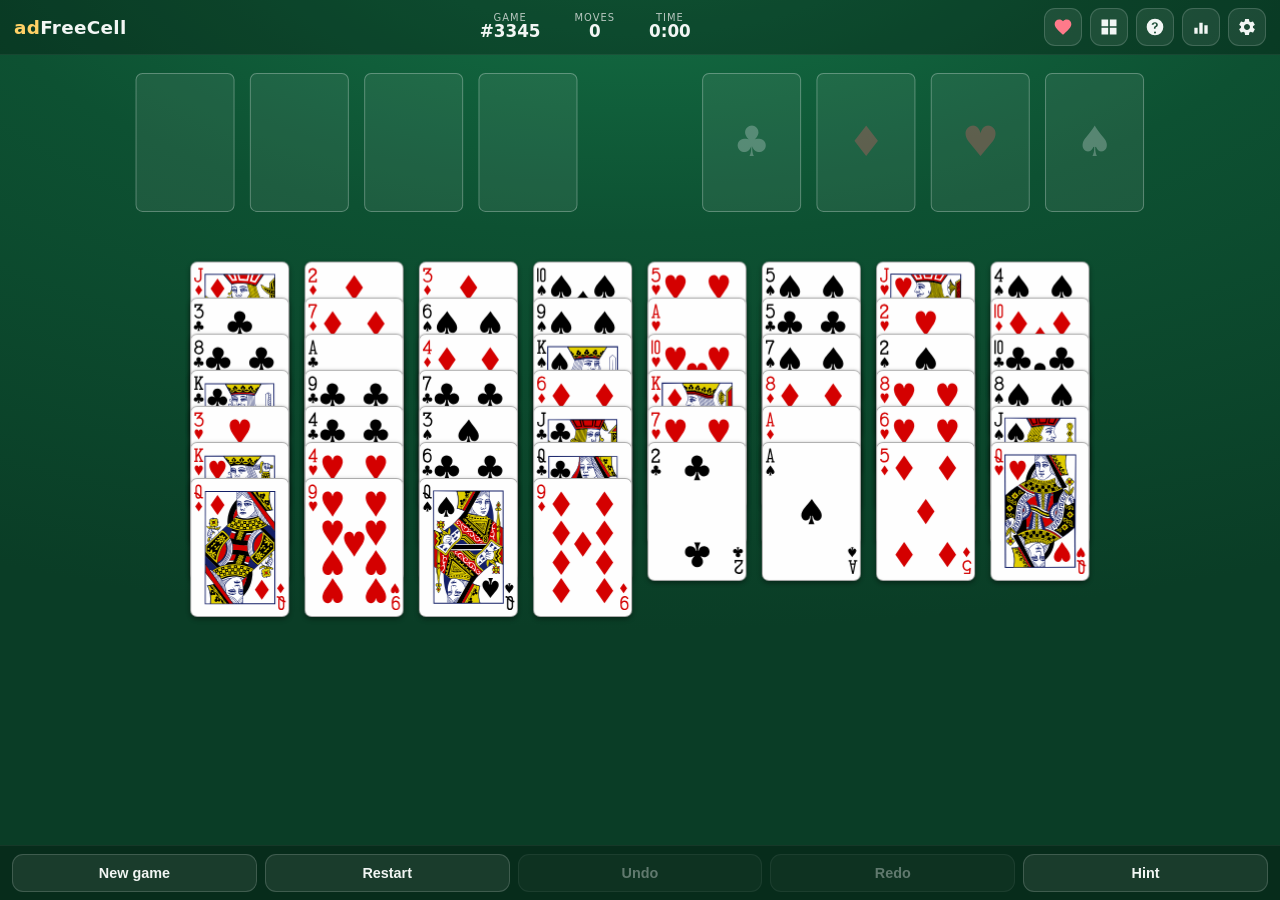
==== index.html @ 8254f798 "15 languages + donation, RTL, hint solver overhaul, and several UX fixes Languages: add pt, nl, pl, " ====
<!DOCTYPE html>
<html lang="de">
<head>
  <meta charset="UTF-8" />
  <meta name="viewport" content="width=device-width, initial-scale=1.0, maximum-scale=1.0, user-scalable=no, viewport-fit=cover" />
  <meta name="theme-color" content="#0f5132" />
  <meta name="description" content="adFreeCell – klassisches FreeCell-Solitär ohne Werbung, ohne Tracker. Offline spielbar und als App installierbar." />
  <title>adFreeCell</title>
  <link rel="manifest" href="manifest.webmanifest" />
  <link rel="icon" href="icons/icon.svg" type="image/svg+xml" />
  <link rel="apple-touch-icon" href="icons/icon-192.png" />
  <link rel="stylesheet" href="css/style.css" />
</head>
<body>
  <div id="app" data-theme="felt">
    <!-- apply the saved theme/motion synchronously, before first paint, so the
         default green never flashes before the chosen theme takes over -->
    <script>
      (function () {
        try {
          var s = JSON.parse(localStorage.getItem('adfreecell.save.v1') || '{}');
          var app = document.getElementById('app');
          if (s.theme) app.dataset.theme = s.theme;
          if (s.motion) app.dataset.motion = s.motion;
        } catch (e) { /* first run / no storage */ }
      })();
    </script>

    <!-- Screen-reader announcements (moves, hints, game state) -->
    <div id="sr-live" class="sr-only" aria-live="polite" aria-atomic="true"></div>

    <!-- Top bar -->
    <header id="topbar">
      <h1 id="brand"><span class="brand-ad">ad</span>FreeCell</h1>

      <div id="hud">
        <div class="hud-item">
          <span class="hud-label" data-i18n="gameLabel">Spiel</span>
          <span id="hud-game" class="hud-value">#1</span>
        </div>
        <div class="hud-item">
          <span class="hud-label" data-i18n="movesLabel">Züge</span>
          <span id="hud-moves" class="hud-value">0</span>
        </div>
        <div class="hud-item" id="hud-time-wrap">
          <span class="hud-label" data-i18n="timeLabel">Zeit</span>
          <span id="hud-time" class="hud-value">0:00</span>
        </div>
        <span id="hud-deadend" class="deadend-tag hidden" data-i18n="deadEndShort" title="">⚠ Sackgasse</span>
      </div>

      <div class="top-right">
        <button id="btn-donate" class="icon-btn donate-btn" data-i18n-aria="donate" title="Trinkgeld">
          <svg viewBox="0 0 24 24"><path d="M12 21.35l-1.45-1.32C5.4 15.36 2 12.28 2 8.5 2 5.42 4.42 3 7.5 3c1.74 0 3.41.81 4.5 2.09C13.09 3.81 14.76 3 16.5 3 19.58 3 22 5.42 22 8.5c0 3.78-3.4 6.86-8.55 11.54L12 21.35z"/></svg>
        </button>
        <button id="btn-browse" class="icon-btn" data-i18n-aria="browseTitle" title="Deals">
          <svg viewBox="0 0 24 24"><path d="M3 3h8v8H3V3zm10 0h8v8h-8V3zM3 13h8v8H3v-8zm10 0h8v8h-8v-8z"/></svg>
        </button>
        <button id="btn-help" class="icon-btn" data-i18n-aria="howToTitle" title="?">
          <svg viewBox="0 0 24 24"><path d="M12 2a10 10 0 1 0 0 20 10 10 0 0 0 0-20zm0 15.5a1.2 1.2 0 1 1 0 2.4 1.2 1.2 0 0 1 0-2.4zM12 6.2c1.9 0 3.4 1.3 3.4 3.1 0 1.4-.8 2.1-1.8 2.8-.7.5-1 .8-1 1.5v.4h-1.9v-.6c0-1.3.6-2 1.5-2.6.8-.6 1.2-.9 1.2-1.6 0-.8-.7-1.3-1.5-1.3-.9 0-1.5.6-1.6 1.5H8c.1-1.9 1.7-3.2 4-3.2z"/></svg>
        </button>
        <button id="btn-stats" class="icon-btn" data-i18n-aria="statsTitle" title="Stats">
          <svg viewBox="0 0 24 24"><path d="M4 13h4v7H4zm6-6h4v13h-4zm6 3h4v10h-4z"/></svg>
        </button>
        <button id="btn-settings" class="icon-btn" data-i18n-aria="settings" title="Settings">
          <svg viewBox="0 0 24 24"><path d="M19.14 12.94c.04-.3.06-.61.06-.94 0-.32-.02-.64-.07-.94l2.03-1.58a.49.49 0 0 0 .12-.61l-1.92-3.32a.49.49 0 0 0-.59-.22l-2.39.96c-.5-.38-1.03-.7-1.62-.94l-.36-2.54a.48.48 0 0 0-.48-.41h-3.84c-.24 0-.43.17-.47.41l-.36 2.54c-.59.24-1.13.57-1.62.94l-2.39-.96c-.22-.08-.47 0-.59.22L2.74 8.87c-.12.21-.08.47.12.61l2.03 1.58c-.05.3-.09.63-.09.94s.02.64.07.94l-2.03 1.58a.49.49 0 0 0-.12.61l1.92 3.32c.12.22.37.29.59.22l2.39-.96c.5.38 1.03.7 1.62.94l.36 2.54c.05.24.24.41.48.41h3.84c.24 0 .44-.17.47-.41l.36-2.54c.59-.24 1.13-.56 1.62-.94l2.39.96c.22.08.47 0 .59-.22l1.92-3.32c.12-.22.07-.47-.12-.61l-2.01-1.58zM12 15.6c-1.98 0-3.6-1.62-3.6-3.6s1.62-3.6 3.6-3.6 3.6 1.62 3.6 3.6-1.62 3.6-3.6 3.6z"/></svg>
        </button>
      </div>
    </header>

    <!-- Play area: free cells + foundations on top, tableau below. Cards are
         positioned absolutely on top of these slots by game.js. -->
    <main id="play" role="group" data-i18n-aria="srBoard" aria-label="Board">
      <div id="cards"></div>
    </main>

    <!-- Bottom controls -->
    <footer id="controls">
      <button id="btn-new" class="ctl" data-i18n="newGame">Neues Spiel</button>
      <button id="btn-restart" class="ctl" data-i18n="restart">Neu starten</button>
      <button id="btn-undo" class="ctl" data-i18n="undo">Zurück</button>
      <button id="btn-redo" class="ctl" data-i18n="redo">Vor</button>
      <button id="btn-hint" class="ctl" data-i18n="hint">Tipp</button>
      <button id="btn-autofinish" class="ctl ctl-accent hidden" data-i18n="autoFinish">Auflösen</button>
    </footer>

    <!-- Win overlay -->
    <div id="overlay-win" class="overlay" role="dialog" aria-modal="true" data-i18n-aria="wonTitle" aria-label="wonTitle">
      <div class="card-panel win-card">
        <div class="win-emoji" aria-hidden="true">🏆</div>
        <h2 data-i18n="wonTitle">Gewonnen!</h2>
        <p id="win-msg" class="win-msg"></p>
        <p id="win-progress" class="muted-line"></p>
        <div class="row">
          <button id="btn-win-again" class="btn btn-ghost" data-i18n="playAgain">Nochmal</button>
          <button id="btn-win-next" class="btn btn-primary" data-i18n="nextGame">Nächstes Spiel</button>
        </div>
      </div>
    </div>

    <!-- New-game / choose-number overlay -->
    <div id="overlay-select" class="overlay" role="dialog" aria-modal="true" data-i18n-aria="selectGameTitle" aria-label="selectGameTitle">
      <div class="card-panel">
        <h2 data-i18n="selectGameTitle">Spiel wählen</h2>
        <p id="select-progress" class="muted-line"></p>
        <div class="select-row">
          <input id="select-number" type="number" inputmode="numeric" min="1" max="32000" step="1"
                 data-i18n-ph="gameNumberPh" placeholder="Nummer" />
          <button id="btn-select-random" class="btn btn-ghost" data-i18n="randomGame">Zufällig</button>
        </div>
        <p id="select-status" class="select-status"></p>
        <div id="select-diff" class="diff-choices hidden">
          <span class="diff-label" data-i18n="byDifficulty">Nach Schwierigkeit</span>
          <div class="diff-btns">
            <button class="diff-btn" data-tier="1" data-i18n="diff1">Leicht</button>
            <button class="diff-btn" data-tier="2" data-i18n="diff2">Mittel</button>
            <button class="diff-btn" data-tier="3" data-i18n="diff3">Schwer</button>
            <button class="diff-btn" data-tier="4" data-i18n="diff4">Experte</button>
          </div>
        </div>
        <button id="btn-select-unsolved" class="btn btn-ghost" data-i18n="nextUnsolved">Nächstes ungelöstes</button>
        <div class="row">
          <button id="btn-select-cancel" class="btn btn-ghost" data-i18n="cancel">Abbrechen</button>
          <button id="btn-select-start" class="btn btn-primary" data-i18n="start">Starten</button>
        </div>
      </div>
    </div>

    <!-- How-to overlay -->
    <div id="overlay-howto" class="overlay" role="dialog" aria-modal="true" data-i18n-aria="howToTitle" aria-label="howToTitle">
      <div class="card-panel">
        <h2 data-i18n="howToTitle">So wird gespielt</h2>
        <ul class="howto-list">
          <li data-i18n="howto1"></li>
          <li data-i18n="howto2"></li>
          <li data-i18n="howto3"></li>
          <li data-i18n="howto4"></li>
          <li data-i18n="howto5"></li>
          <li data-i18n="howto6"></li>
        </ul>
        <button id="btn-howto-close" class="btn btn-primary" data-i18n="gotIt">Los geht’s</button>
      </div>
    </div>

    <!-- Stats overlay -->
    <div id="overlay-stats" class="overlay" role="dialog" aria-modal="true" data-i18n-aria="statsTitle" aria-label="statsTitle">
      <div class="card-panel">
        <h2 data-i18n="statsTitle">Statistik</h2>
        <p id="stats-progress" class="muted-line"></p>
        <div class="stats-grid" id="stats-grid"></div>
        <div id="stats-tiers" class="stats-tiers"></div>
        <div class="row">
          <button id="btn-stats-reset" class="btn btn-ghost danger" data-i18n="resetStats">Statistik zurücksetzen</button>
          <button id="btn-stats-close" class="btn btn-primary" data-i18n="close">Schließen</button>
        </div>
      </div>
    </div>

    <!-- Deal browser overlay -->
    <div id="overlay-browse" class="overlay" role="dialog" aria-modal="true" data-i18n-aria="browseTitle" aria-label="browseTitle">
      <div class="card-panel browse-panel">
        <h2 data-i18n="browseTitle">Deal-Übersicht</h2>
        <p id="browse-progress" class="muted-line"></p>
        <div class="browse-filters" id="browse-filters">
          <button class="filt active" data-filt="all" data-i18n="filterAll">Alle</button>
          <button class="filt" data-filt="1" data-i18n="diff1">Leicht</button>
          <button class="filt" data-filt="2" data-i18n="diff2">Mittel</button>
          <button class="filt" data-filt="3" data-i18n="diff3">Schwer</button>
          <button class="filt" data-filt="4" data-i18n="diff4">Experte</button>
          <button class="filt" data-filt="9" data-i18n="filterUnsolvable">Unlösbar</button>
        </div>
        <div class="browse-filters" id="browse-solvedfilters">
          <button class="filt small active" data-solved="all" data-i18n="filterAny">Alle</button>
          <button class="filt small" data-solved="open" data-i18n="filterOpen">Offen</button>
          <button class="filt small" data-solved="done" data-i18n="filterDone">Gelöst</button>
        </div>
        <div id="browse-grid" class="browse-grid"></div>
        <div class="browse-pager">
          <button id="browse-prev" class="btn btn-ghost btn-sm">‹</button>
          <span id="browse-page" class="browse-page"></span>
          <button id="browse-next" class="btn btn-ghost btn-sm">›</button>
        </div>
        <button id="btn-browse-close" class="btn btn-primary" data-i18n="close">Schließen</button>
      </div>
    </div>

    <!-- Settings overlay -->
    <div id="overlay-settings" class="overlay" role="dialog" aria-modal="true" data-i18n-aria="settings" aria-label="settings">
      <div class="card-panel">
        <h2 data-i18n="settings">Einstellungen</h2>
        <div class="set-list">
          <div class="set-row">
            <span class="set-label" data-i18n="language">Sprache</span>
            <select id="set-lang" class="select" aria-label="Language"></select>
          </div>
          <div class="set-row">
            <span class="set-label" data-i18n="theme">Design</span>
            <div class="seg seg-wrap" id="set-theme">
              <button data-val="felt" data-i18n="themeFelt">Filz</button>
              <button data-val="midnight" data-i18n="themeMidnight">Mitternacht</button>
              <button data-val="slate" data-i18n="themeSlate">Schiefer</button>
              <button data-val="coffee" data-i18n="themeCoffee">Kaffee</button>
              <button data-val="ocean" data-i18n="themeOcean">Ozean</button>
              <button data-val="rose" data-i18n="themeRose">Rosé</button>
            </div>
          </div>
          <div class="set-row">
            <span class="set-label">
              <span data-i18n="leftyLabel">Linkshänder-Layout</span>
              <small class="set-hint" data-i18n="leftyHint">Freizellen rechts, Ablagen links</small>
            </span>
            <div class="seg" id="set-lefty"><button data-val="1" data-i18n="on">An</button><button data-val="0" data-i18n="off">Aus</button></div>
          </div>
          <div class="set-row">
            <span class="set-label" data-i18n="motionLabel">Animationen</span>
            <div class="seg" id="set-motion">
              <button data-val="auto" data-i18n="motionAuto">Auto</button>
              <button data-val="full" data-i18n="motionFull">Voll</button>
              <button data-val="reduced" data-i18n="motionReduced">Reduziert</button>
            </div>
          </div>
          <div class="set-row">
            <span class="set-label">
              <span data-i18n="deadEndLabel">Sackgassen-Warnung</span>
              <small class="set-hint" data-i18n="deadEndHint">Meldet, wenn kein Gewinn mehr möglich ist</small>
            </span>
            <div class="seg" id="set-deadend"><button data-val="1" data-i18n="on">An</button><button data-val="0" data-i18n="off">Aus</button></div>
          </div>
          <div class="set-row">
            <span class="set-label">
              <span data-i18n="autoCollect">Auto-Aufräumen</span>
              <small class="set-hint" data-i18n="autoCollectHint">Sichere Karten automatisch ablegen</small>
            </span>
            <div class="seg" id="set-autocollect"><button data-val="1" data-i18n="on">An</button><button data-val="0" data-i18n="off">Aus</button></div>
          </div>
          <div class="set-row">
            <span class="set-label">
              <span data-i18n="oneClick">Einklick-Zug</span>
              <small class="set-hint" data-i18n="oneClickHint">Tippen schickt die Karte automatisch ans beste Ziel</small>
            </span>
            <div class="seg" id="set-oneclick"><button data-val="1" data-i18n="on">An</button><button data-val="0" data-i18n="off">Aus</button></div>
          </div>
          <div class="set-row">
            <span class="set-label" data-i18n="sound">Sound</span>
            <div class="seg" id="set-sound"><button data-val="1" data-i18n="on">An</button><button data-val="0" data-i18n="off">Aus</button></div>
          </div>
          <div class="set-row">
            <span class="set-label" data-i18n="showTimer">Zeit anzeigen</span>
            <div class="seg" id="set-timer"><button data-val="1" data-i18n="on">An</button><button data-val="0" data-i18n="off">Aus</button></div>
          </div>
          <div class="set-row set-actions">
            <button id="btn-solution" class="btn btn-ghost" data-i18n="showSolution">Lösung zeigen</button>
            <button id="btn-install" class="btn btn-ghost hidden" data-i18n="installApp">App installieren</button>
            <button id="btn-share" class="btn btn-ghost" data-i18n="shareApp">Weiterempfehlen</button>
          </div>
        </div>
        <p class="license-note" data-i18n="cardsLicense"></p>
        <button id="btn-settings-close" class="btn btn-primary" data-i18n="close">Schließen</button>
      </div>
    </div>

    <!-- Tip / donation overlay -->
    <div id="overlay-tip" class="overlay" role="dialog" aria-modal="true" data-i18n-aria="tipTitle" aria-label="tipTitle">
      <div class="card-panel">
        <div class="win-emoji" aria-hidden="true">☕</div>
        <h2 data-i18n="tipTitle">Gefällt dir adFreeCell?</h2>
        <p class="win-msg" data-i18n="tipText">Wenn dir das Spiel gefällt, freue ich mich über ein kleines Trinkgeld.</p>
        <div class="row">
          <button id="btn-tip-later" class="btn btn-ghost" data-i18n="tipLater">Vielleicht später</button>
          <button id="btn-tip-send" class="btn btn-primary" data-i18n="tipSend">Trinkgeld senden</button>
        </div>
      </div>
    </div>

    <div id="toast" class="toast"></div>
    <canvas id="fx-canvas" class="fx-canvas"></canvas>

    <!-- Shown on touch devices held in portrait: adFreeCell is a landscape game -->
    <div id="rotate-notice">
      <div class="rotate-inner">
        <svg class="rotate-ico" viewBox="0 0 24 24" aria-hidden="true"><path d="M17 1.5H7A2.5 2.5 0 0 0 4.5 4v16A2.5 2.5 0 0 0 7 22.5h10a2.5 2.5 0 0 0 2.5-2.5V4A2.5 2.5 0 0 0 17 1.5zM12 21a1 1 0 1 1 0-2 1 1 0 0 1 0 2zM17.5 18h-11V4h11z"/></svg>
        <h2 data-i18n="rotateTitle">Bitte Gerät drehen</h2>
        <p data-i18n="rotateText">adFreeCell wird im Querformat gespielt.</p>
      </div>
    </div>
  </div>

  <script src="js/cards-sprite.js"></script>
  <script src="js/deal.js"></script>
  <script src="js/engine.js"></script>
  <script src="js/storage.js"></script>
  <script src="js/i18n.js"></script>
  <script src="js/audio.js"></script>
  <script src="js/difficulty.js"></script>
  <script src="js/game.js"></script>
  <script>
    if ('serviceWorker' in navigator) {
      window.addEventListener('load', function () {
        navigator.serviceWorker.register('sw.js').catch(function () {});
      });
    }
  </script>
</body>
</html>
---- css/style.css ----
/* adFreeCell - styles. Card geometry (--cw / --ch) is set by game.js; the
   layout is fluid and works from phones to widescreen. */

:root {
  --radius: 14px;
  --shadow: 0 10px 30px rgba(0, 0, 0, 0.35);
  font-size: 16px;
}

* { box-sizing: border-box; margin: 0; padding: 0; -webkit-tap-highlight-color: transparent; }

html, body {
  height: 100%;
  font-family: "Segoe UI", system-ui, -apple-system, Roboto, "Helvetica Neue", Arial, sans-serif;
  -webkit-font-smoothing: antialiased;
  overflow: hidden;
  user-select: none;
  -webkit-user-select: none;
  touch-action: manipulation;
  overscroll-behavior: none;
}

/* ---------------- themes ---------------- */
#app {
  --text: #f2f6f4;
  --muted: #b9c7c0;
  --accent: #ffd166;
  --accent-2: #37c978;
  --danger: #ff6b6b;
  --red-suit: #d40000;         /* ink for the red suits (hearts/diamonds), via currentColor */
  --bar: rgba(0, 0, 0, 0.28);
  --panel: #1c2733;
  --panel-2: #26333f;
  --line: rgba(255, 255, 255, 0.16);
  --slot-bg: rgba(255, 255, 255, 0.07);
  --slot-line: rgba(255, 255, 255, 0.28);
  --felt-a: #157347; --felt-b: #0d5132; --felt-c: #0a3d26;

  position: relative;
  height: 100%;
  display: flex;
  flex-direction: column;
  color: var(--text);
  background:
    radial-gradient(120% 80% at 50% -10%, var(--felt-a) 0%, var(--felt-b) 45%, var(--felt-c) 100%);
  padding: env(safe-area-inset-top) env(safe-area-inset-right) env(safe-area-inset-bottom) env(safe-area-inset-left);
}
#app[data-theme="midnight"] {
  --accent: #7cc7ff; --accent-2: #7cffd0;
  --felt-a: #24324f; --felt-b: #151e33; --felt-c: #0c1220;
}
#app[data-theme="slate"] {
  --accent: #ffd166; --accent-2: #8bd3a0;
  --felt-a: #4a5560; --felt-b: #333c46; --felt-c: #232a32;
}
#app[data-theme="coffee"] {
  --accent: #ffce9e; --accent-2: #e6b980;
  --felt-a: #6b4a34; --felt-b: #472f20; --felt-c: #2c1c12;
}
#app[data-theme="ocean"] {
  --accent: #8fe3ff; --accent-2: #63dcc0;
  --felt-a: #12667a; --felt-b: #0b4351; --felt-c: #072d37;
}
#app[data-theme="rose"] {
  --accent: #ffc0d2; --accent-2: #f0a3bb;
  --felt-a: #7a2f48; --felt-b: #531e30; --felt-c: #35131f;
}
/* visually hidden, still read by screen readers */
.sr-only {
  position: absolute; width: 1px; height: 1px; padding: 0; margin: -1px;
  overflow: hidden; clip: rect(0 0 0 0); clip-path: inset(50%); white-space: nowrap; border: 0;
}

/* ---------------- top bar ---------------- */
#topbar {
  flex: 0 0 auto;
  display: flex;
  align-items: center;
  gap: 12px;
  padding: 8px 14px;
  background: var(--bar);
  border-bottom: 1px solid rgba(255, 255, 255, 0.06);
}
#brand {
  font-size: 1.15rem;
  font-weight: 800;
  letter-spacing: 0.3px;
  white-space: nowrap;
}
.brand-ad { color: var(--accent); }

#hud {
  flex: 1;
  display: flex;
  justify-content: center;
  gap: clamp(10px, 4vw, 34px);
}
.hud-item { display: flex; flex-direction: column; align-items: center; line-height: 1.05; }
.hud-label { font-size: 0.62rem; text-transform: uppercase; letter-spacing: 1px; color: var(--muted); }
.hud-value { font-size: 1.05rem; font-weight: 800; font-variant-numeric: tabular-nums; }
.deadend-tag {
  align-self: center; color: #ff6b6b; font-size: 0.78rem; font-weight: 800;
  padding: 3px 10px; border-radius: 999px; border: 1px solid rgba(255, 107, 107, 0.5);
  background: rgba(255, 107, 107, 0.12); white-space: nowrap; animation: deadpulse 1.4s ease infinite;
}
@keyframes deadpulse { 0%, 100% { opacity: 0.9; } 50% { opacity: 0.45; } }

.top-right { display: flex; gap: 8px; }
.icon-btn {
  width: 38px; height: 38px;
  border-radius: 11px;
  border: 1px solid var(--line);
  background: rgba(255, 255, 255, 0.08);
  color: var(--text);
  display: grid; place-items: center;
  cursor: pointer;
  transition: background .12s ease, transform .12s ease;
}
.icon-btn:hover { background: rgba(255, 255, 255, 0.16); transform: translateY(-1px); }
.icon-btn:active { transform: scale(.94); }
.icon-btn svg { width: 20px; height: 20px; fill: currentColor; }
.donate-btn svg { fill: #ff7a8a; }
.donate-btn:hover svg { fill: #ff5c70; }

/* right-to-left languages (Arabic): flow the chrome RTL, but keep the card
   board itself left-to-right (its layout is computed, order matters) */
[dir="rtl"] #play { direction: ltr; }
[dir="rtl"] .set-hint { text-align: inherit; }

/* ---------------- play area ---------------- */
#play {
  flex: 1 1 auto;
  position: relative;
  min-height: 0;
  overflow: hidden;
}
#cards { position: absolute; inset: 0; }

/* slots (free cells, foundations, empty-column markers) */
.slot {
  position: absolute;
  width: var(--cw);
  height: var(--ch);
  border-radius: calc(var(--cw) * 0.07);
  background: var(--slot-bg);
  border: 1.5px solid var(--slot-line);
  display: grid; place-items: center;
  transition: box-shadow .12s ease, background .12s ease;
}
.slot .pip {
  font-size: calc(var(--cw) * 0.42);
  opacity: 0.28;
  line-height: 1;
}
.slot.suit-red .pip { color: #ff5b6a; }
.slot.suit-black .pip { color: #e9edf1; }
.slot.drop-ok { box-shadow: 0 0 0 3px var(--accent-2), 0 0 18px rgba(55, 201, 120, 0.5); background: rgba(55, 201, 120, 0.14); }

/* every legal destination for the picked-up card (subtler than drop-ok) */
.card.legal-target { box-shadow: 0 0 0 2px rgba(90, 220, 150, 0.9), 0 2px 6px rgba(0, 0, 0, 0.4); }
.slot.legal-target { box-shadow: inset 0 0 0 2px rgba(90, 220, 150, 0.75); background: rgba(90, 220, 150, 0.12); }

/* keyboard cursor (arrow keys + Enter) */
.card.kb-cursor { box-shadow: 0 0 0 3px #4aa3ff, 0 0 16px rgba(74, 163, 255, 0.65); }
.slot.kb-cursor { box-shadow: inset 0 0 0 3px #4aa3ff, 0 0 16px rgba(74, 163, 255, 0.5); }

/* cards */
.card {
  position: absolute;
  width: var(--cw);
  height: var(--ch);
  border-radius: calc(var(--cw) * 0.07);
  will-change: transform;
  transition: transform .19s cubic-bezier(.2, .7, .3, 1), box-shadow .12s ease;
  box-shadow: 0 2px 5px rgba(0, 0, 0, 0.4);
  cursor: pointer;
  background: #fdfdfd;
  /* the new deck has no baked-in border; add a hairline so fanned cards read */
  border: 1px solid rgba(0, 0, 0, 0.32);
  overflow: hidden;
}
.card svg { display: block; width: 100%; height: 100%; }
.card.red-suit { color: var(--red-suit); }   /* drives the red ink via currentColor */
.card.dragging { transition: none; box-shadow: 0 14px 30px rgba(0, 0, 0, 0.5); cursor: grabbing; }
.card.selected { box-shadow: 0 0 0 3px var(--accent), 0 6px 16px rgba(0, 0, 0, 0.5); }
/* hint: source card pulses amber, destination gets a green ring (matches arrow) */
.card.hintful { animation: hintpulse 0.7s ease 3; z-index: 900 !important; }
@keyframes hintpulse {
  0%, 100% { box-shadow: 0 2px 5px rgba(0, 0, 0, 0.4); }
  50% { box-shadow: 0 0 0 4px var(--accent), 0 0 20px rgba(255, 209, 102, 0.8); }
}
.card.hint-target, .slot.hint-target {
  box-shadow: 0 0 0 4px var(--accent-2), 0 0 22px rgba(55, 201, 120, 0.7);
}
.slot.hint-target { background: rgba(55, 201, 120, 0.14); }
.card.no-anim { transition: none; }
.card.hint-fly { transition: transform 0.55s cubic-bezier(.35, .85, .35, 1); } /* slow hint glide */
.card.win-fly { transition: none !important; will-change: transform; box-shadow: 0 8px 22px rgba(0, 0, 0, 0.45); }

/* animation setting: full forces motion on; reduced turns card motion off */
#app[data-motion="full"] .card { transition: transform .19s cubic-bezier(.2, .7, .3, 1), box-shadow .12s ease !important; }
#app[data-motion="full"] .card.hint-fly { transition: transform 0.55s cubic-bezier(.35, .85, .35, 1) !important; }
#app[data-motion="full"] .card.win-fly { transition: none !important; }
#app[data-motion="reduced"] .card, #app[data-motion="reduced"] .card.hint-fly { transition: none !important; }

/* ---------------- bottom controls ---------------- */
#controls {
  flex: 0 0 auto;
  display: flex;
  gap: 8px;
  padding: 8px 12px;
  padding-bottom: calc(8px + env(safe-area-inset-bottom));
  background: var(--bar);
  border-top: 1px solid rgba(255, 255, 255, 0.06);
  overflow: hidden;
}
.ctl {
  flex: 1 1 0;
  min-width: 0;                 /* allow shrinking so labels never overflow */
  padding: 10px 6px;
  border-radius: 11px;
  border: 1px solid var(--line);
  background: rgba(255, 255, 255, 0.08);
  color: var(--text);
  font-size: clamp(0.72rem, 1.9vw, 0.9rem);
  font-weight: 700;
  cursor: pointer;
  white-space: nowrap;
  overflow: hidden;
  text-overflow: ellipsis;      /* worst case: ellipsis, not overlap */
  transition: background .12s ease, transform .12s ease, opacity .12s;
}
.ctl:hover { background: rgba(255, 255, 255, 0.16); }
.ctl:active { transform: scale(.96); }
.ctl:disabled { opacity: 0.38; cursor: default; }
.ctl-accent { background: var(--accent-2); color: #06281a; border-color: transparent; }
.ctl-accent:hover { background: var(--accent-2); filter: brightness(1.08); }

/* ---------------- overlays & panels ---------------- */
.overlay {
  position: fixed;
  inset: 0;
  background: rgba(4, 10, 8, 0.62);
  backdrop-filter: blur(3px);
  display: none;
  align-items: center;
  justify-content: center;
  padding: 18px;
  z-index: 50;
}
.overlay.show { display: flex; animation: fadeIn .2s ease; }
@keyframes fadeIn { from { opacity: 0; } to { opacity: 1; } }

.card-panel {
  width: min(440px, 100%);
  max-height: calc(100% - 20px);
  overflow-y: auto;
  background: linear-gradient(180deg, var(--panel-2), var(--panel));
  border: 1px solid var(--line);
  border-radius: 18px;
  box-shadow: var(--shadow);
  padding: 22px;
  text-align: center;
}
.card-panel h2 { font-size: 1.3rem; margin-bottom: 14px; }
.row { display: flex; gap: 10px; justify-content: center; margin-top: 16px; flex-wrap: wrap; }

.btn {
  border: 1px solid var(--line);
  background: rgba(255, 255, 255, 0.08);
  color: var(--text);
  border-radius: 12px;
  padding: 11px 18px;
  font-size: 0.95rem;
  font-weight: 700;
  cursor: pointer;
  transition: background .12s ease, transform .12s ease;
}
.btn:hover { background: rgba(255, 255, 255, 0.16); transform: translateY(-1px); }
.btn:active { transform: scale(.97); }
.btn-primary { background: var(--accent-2); color: #06281a; border-color: transparent; }
.btn-primary:hover { filter: brightness(1.08); }
.btn-ghost { background: rgba(255, 255, 255, 0.06); }
.danger { color: var(--danger); }
.hidden { display: none !important; }

.win-emoji { font-size: 3rem; }
.win-msg { color: var(--muted); margin-top: 6px; }

.select-row { display: flex; gap: 10px; margin-top: 6px; }
#select-number {
  flex: 1;
  padding: 11px 14px;
  border-radius: 12px;
  border: 1px solid var(--line);
  background: rgba(0, 0, 0, 0.25);
  color: var(--text);
  font-size: 1rem;
}

.howto-list { text-align: left; margin: 6px 4px; line-height: 1.5; }
.howto-list li { margin: 9px 0 9px 18px; color: var(--text); }

.set-list { display: flex; flex-direction: column; gap: 4px; text-align: left; }
.set-row {
  display: flex; align-items: center; justify-content: space-between; gap: 12px;
  padding: 11px 4px;
  border-bottom: 1px solid rgba(255, 255, 255, 0.06);
}
.set-label { display: flex; flex-direction: column; font-weight: 600; }
.set-hint { font-weight: 400; font-size: 0.72rem; color: var(--muted); margin-top: 2px; }
.set-actions { justify-content: center; flex-wrap: wrap; border-bottom: none; }
.select {
  padding: 8px 12px; border-radius: 10px;
  border: 1px solid var(--line);
  background: var(--panel); color: var(--text);
  font-size: 0.9rem;
}
.seg {
  display: inline-flex; border: 1px solid var(--line); border-radius: 10px; overflow: hidden;
}
.seg button {
  border: none; background: transparent; color: var(--muted);
  padding: 8px 14px; font-weight: 700; cursor: pointer; font-size: 0.85rem;
}
.seg button.active { background: var(--accent-2); color: #06281a; }
.seg-wrap { flex-wrap: wrap; }
.seg-wrap button { flex: 1 0 auto; }

.stats-grid { display: grid; grid-template-columns: 1fr 1fr; gap: 10px; margin-top: 6px; }
.stat-box {
  background: rgba(255, 255, 255, 0.06);
  border: 1px solid var(--line);
  border-radius: 12px;
  padding: 12px;
}
.stat-num { font-size: 1.5rem; font-weight: 800; }
.stat-cap { font-size: 0.72rem; color: var(--muted); text-transform: uppercase; letter-spacing: 0.6px; }

.stats-tiers { display: flex; flex-direction: column; gap: 7px; margin-top: 14px; text-align: left; }
.stats-tier-row { display: flex; align-items: center; gap: 10px; font-size: 0.85rem; }
.stats-tier-name { width: 74px; font-weight: 700; }
.stats-tier-bar { flex: 1; height: 8px; border-radius: 4px; background: rgba(255, 255, 255, 0.08); overflow: hidden; }
.stats-tier-fill { height: 100%; border-radius: 4px; }
.stats-tier-num { min-width: 92px; text-align: right; color: var(--muted); font-variant-numeric: tabular-nums; }

.license-note { font-size: 0.72rem; color: var(--muted); margin: 14px 0 4px; }
.muted-line { font-size: 0.85rem; color: var(--muted); margin: 2px 0 10px; }
.select-status { font-size: 0.9rem; font-weight: 600; margin: 10px 0; min-height: 1.2em; }
.select-status.is-solved { color: var(--accent-2); }
.select-status.is-unsolvable { color: var(--danger); }
.diff-choices { margin: 4px 0 10px; }
.diff-label { display: block; font-size: 0.8rem; color: var(--muted); margin-bottom: 6px; }
.diff-btns { display: flex; gap: 8px; justify-content: center; flex-wrap: wrap; }
.diff-btn {
  border: 1.5px solid var(--line); background: rgba(255, 255, 255, 0.06); color: var(--text);
  border-radius: 10px; padding: 8px 12px; font-weight: 700; font-size: 0.85rem; cursor: pointer;
  transition: background .12s ease, transform .12s ease;
}
.diff-btn:hover { background: rgba(255, 255, 255, 0.14); transform: translateY(-1px); }
.diff-btn[data-tier="1"] { border-color: #37c978; }
.diff-btn[data-tier="2"] { border-color: #ffd166; }
.diff-btn[data-tier="3"] { border-color: #f2724b; }
.diff-btn[data-tier="4"] { border-color: #e11d48; }

/* deal browser */
.browse-panel { width: min(700px, 100%); }
.browse-filters { display: flex; flex-wrap: wrap; gap: 6px; justify-content: center; margin: 8px 0; }
.filt {
  border: 1.5px solid var(--line); background: rgba(255, 255, 255, 0.06); color: var(--muted);
  border-radius: 999px; padding: 5px 12px; font-size: 0.8rem; font-weight: 700; cursor: pointer;
  transition: background .12s ease, color .12s ease;
}
.filt.small { padding: 4px 10px; font-size: 0.72rem; }
.filt:hover { background: rgba(255, 255, 255, 0.12); }
.filt.active { background: var(--accent-2); color: #06281a; border-color: transparent; }
.browse-grid {
  display: grid;
  grid-template-columns: repeat(auto-fill, minmax(clamp(44px, 12vw, 58px), 1fr));
  gap: 6px; max-height: 44vh; overflow-y: auto; padding: 4px; margin-top: 4px;
}
.deal-cell {
  position: relative; aspect-ratio: 1.35;
  border: 1px solid var(--line); border-left-width: 4px; border-radius: 8px;
  display: grid; place-items: center;
  font-size: 0.72rem; font-weight: 700; font-variant-numeric: tabular-nums;
  cursor: pointer; color: var(--text);
  background: rgba(225, 60, 70, 0.16);   /* unsolved -> red */
}
.deal-cell:hover { background: rgba(225, 60, 70, 0.30); }
.deal-cell.solved { background: rgba(55, 201, 120, 0.22); }        /* solved -> green */
.deal-cell.solved:hover { background: rgba(55, 201, 120, 0.34); }
.deal-cell.solved::after { content: '✓'; position: absolute; top: 0; right: 3px; font-size: 0.62rem; color: var(--accent-2); }
.deal-cell.current { outline: 2px solid var(--accent); outline-offset: -1px; }
/* left stripe still encodes difficulty */
.deal-cell.tier-1 { border-left-color: #37c978; }
.deal-cell.tier-2 { border-left-color: #ffd166; }
.deal-cell.tier-3 { border-left-color: #f2724b; }
.deal-cell.tier-4 { border-left-color: #e11d48; }
.deal-cell.tier-0 { border-left-color: var(--line); }
.deal-cell.tier-9 { border-left-color: var(--danger); background: rgba(255, 255, 255, 0.05); } /* #11982: unsolvable, neutral */
.deal-cell.tier-9:hover { background: rgba(255, 255, 255, 0.12); }
.browse-pager { display: flex; align-items: center; justify-content: center; gap: 16px; margin: 12px 0 8px; }
.browse-page { font-weight: 700; font-variant-numeric: tabular-nums; min-width: 120px; text-align: center; }

/* toast */
.toast {
  position: fixed;
  left: 50%; bottom: 84px;
  transform: translateX(-50%) translateY(20px);
  background: rgba(0, 0, 0, 0.85);
  color: #fff;
  padding: 10px 18px;
  border-radius: 999px;
  font-size: 0.9rem;
  font-weight: 600;
  opacity: 0;
  pointer-events: none;
  transition: opacity .2s, transform .2s;
  z-index: 60;
}
.toast.show { opacity: 1; transform: translateX(-50%) translateY(0); }

.fx-canvas { position: fixed; inset: 0; pointer-events: none; z-index: 55; }

/* ---------------- rotate-to-landscape notice ---------------- */
/* adFreeCell is a landscape game. On a touch device held in portrait we cover
   the board with a friendly "please rotate" hint instead of cramming 8 columns
   into a narrow width. Desktop (fine pointer) is never affected. */
#rotate-notice {
  position: fixed;
  inset: 0;
  z-index: 200;
  display: none;
  align-items: center;
  justify-content: center;
  text-align: center;
  padding: 24px;
  background: linear-gradient(180deg, var(--felt-a), var(--felt-c));
  color: var(--text);
}
.rotate-inner { max-width: 320px; }
.rotate-inner h2 { font-size: 1.35rem; margin: 18px 0 8px; }
.rotate-inner p { color: var(--muted); line-height: 1.5; }
.rotate-ico {
  width: 84px; height: 84px;
  fill: var(--accent);
  transform-origin: 50% 50%;
  animation: rotatehint 2.6s ease-in-out infinite;
}
@keyframes rotatehint {
  0%, 38% { transform: rotate(0deg); }
  58%, 92% { transform: rotate(-90deg); }
  100% { transform: rotate(0deg); }
}

@media (orientation: portrait) and (pointer: coarse) {
  #rotate-notice { display: flex; }
}

/* Landscape phones: tighten the bars so the board gets the room */
@media (max-height: 520px) {
  #topbar { padding: 5px 12px; }
  .hud-label { font-size: 0.56rem; }
  .hud-value { font-size: 0.92rem; }
  .icon-btn { width: 34px; height: 34px; }
  #controls { padding: 5px 10px; padding-bottom: calc(5px + env(safe-area-inset-bottom)); }
  .ctl { padding: 8px 6px; font-size: 0.76rem; }
}

@media (prefers-reduced-motion: reduce) {
  .card { transition: none; }
}
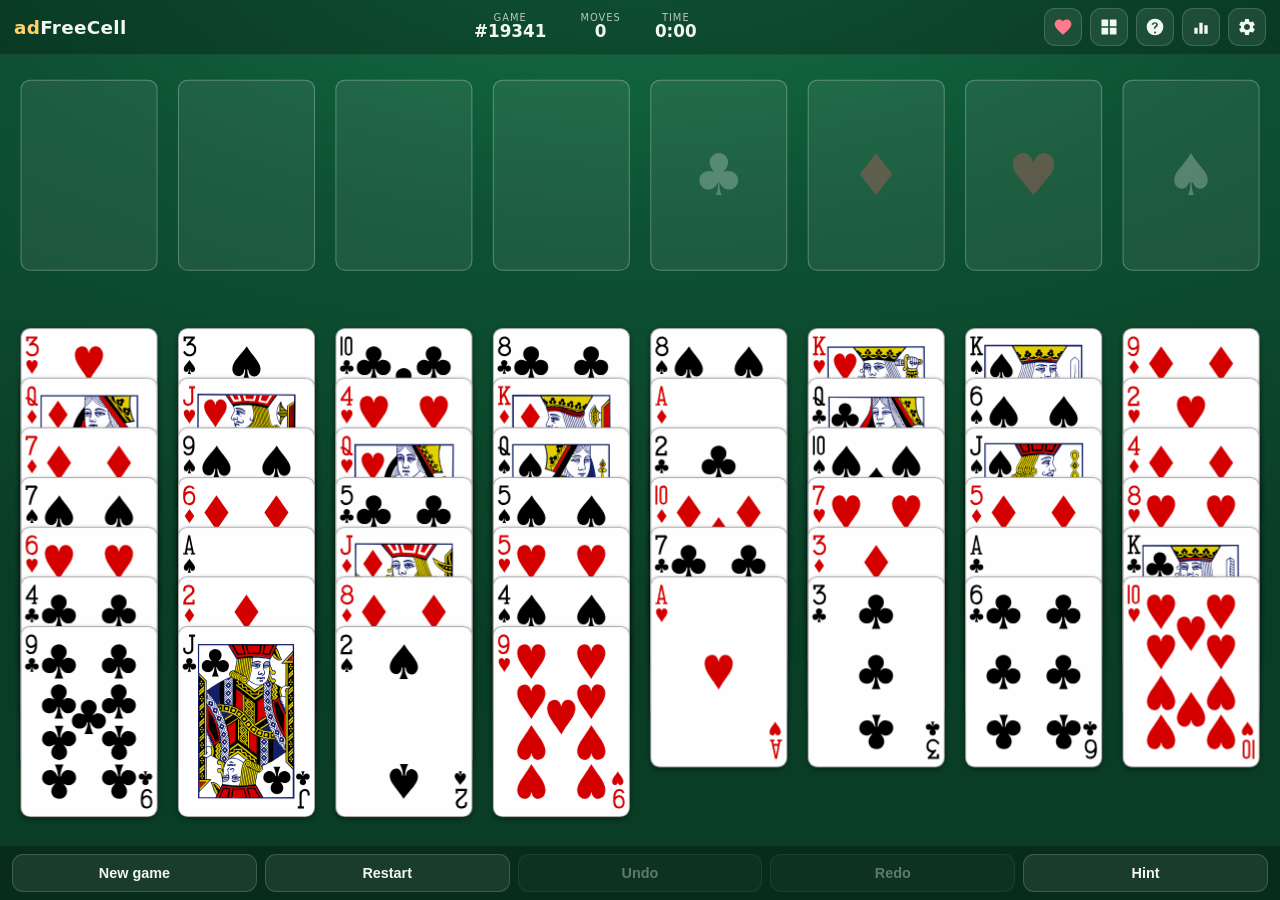
==== commit 81c92b5b: "Donation confirm popup + much better phone-landscape layout Donation: the heart button now opens the" ====
--- a/index.html
+++ b/index.html
@@ -265,6 +265,7 @@
         <div class="win-emoji" aria-hidden="true">☕</div>
         <h2 data-i18n="tipTitle">Gefällt dir adFreeCell?</h2>
         <p class="win-msg" data-i18n="tipText">Wenn dir das Spiel gefällt, freue ich mich über ein kleines Trinkgeld.</p>
+        <p class="license-note" data-i18n="tipExternal">Öffnet PayPal in einem neuen Tab.</p>
         <div class="row">
           <button id="btn-tip-later" class="btn btn-ghost" data-i18n="tipLater">Vielleicht später</button>
           <button id="btn-tip-send" class="btn btn-primary" data-i18n="tipSend">Trinkgeld senden</button>
--- a/css/style.css
+++ b/css/style.css
@@ -460,12 +460,23 @@
 
 /* Landscape phones: tighten the bars so the board gets the room */
 @media (max-height: 520px) {
-  #topbar { padding: 5px 12px; }
-  .hud-label { font-size: 0.56rem; }
-  .hud-value { font-size: 0.92rem; }
-  .icon-btn { width: 34px; height: 34px; }
-  #controls { padding: 5px 10px; padding-bottom: calc(5px + env(safe-area-inset-bottom)); }
-  .ctl { padding: 8px 6px; font-size: 0.76rem; }
+  #topbar { padding: 3px 10px; }
+  #brand { font-size: 1.05rem; }
+  .hud-label { font-size: 0.52rem; }
+  .hud-value { font-size: 0.85rem; }
+  .top-right { gap: 5px; }
+  .icon-btn { width: 32px; height: 32px; }
+  .icon-btn svg { width: 17px; height: 17px; }
+  #controls { padding: 4px 8px; padding-bottom: calc(4px + env(safe-area-inset-bottom)); }
+  .ctl { padding: 6px 5px; font-size: 0.72rem; }
+}
+@media (max-height: 400px) {
+  #topbar { padding: 2px 8px; }
+  #brand { font-size: 0.95rem; }
+  .icon-btn { width: 29px; height: 29px; }
+  .icon-btn svg { width: 15px; height: 15px; }
+  #controls { padding: 3px 6px; padding-bottom: calc(3px + env(safe-area-inset-bottom)); }
+  .ctl { padding: 5px 4px; font-size: 0.68rem; }
 }
 
 @media (prefers-reduced-motion: reduce) {
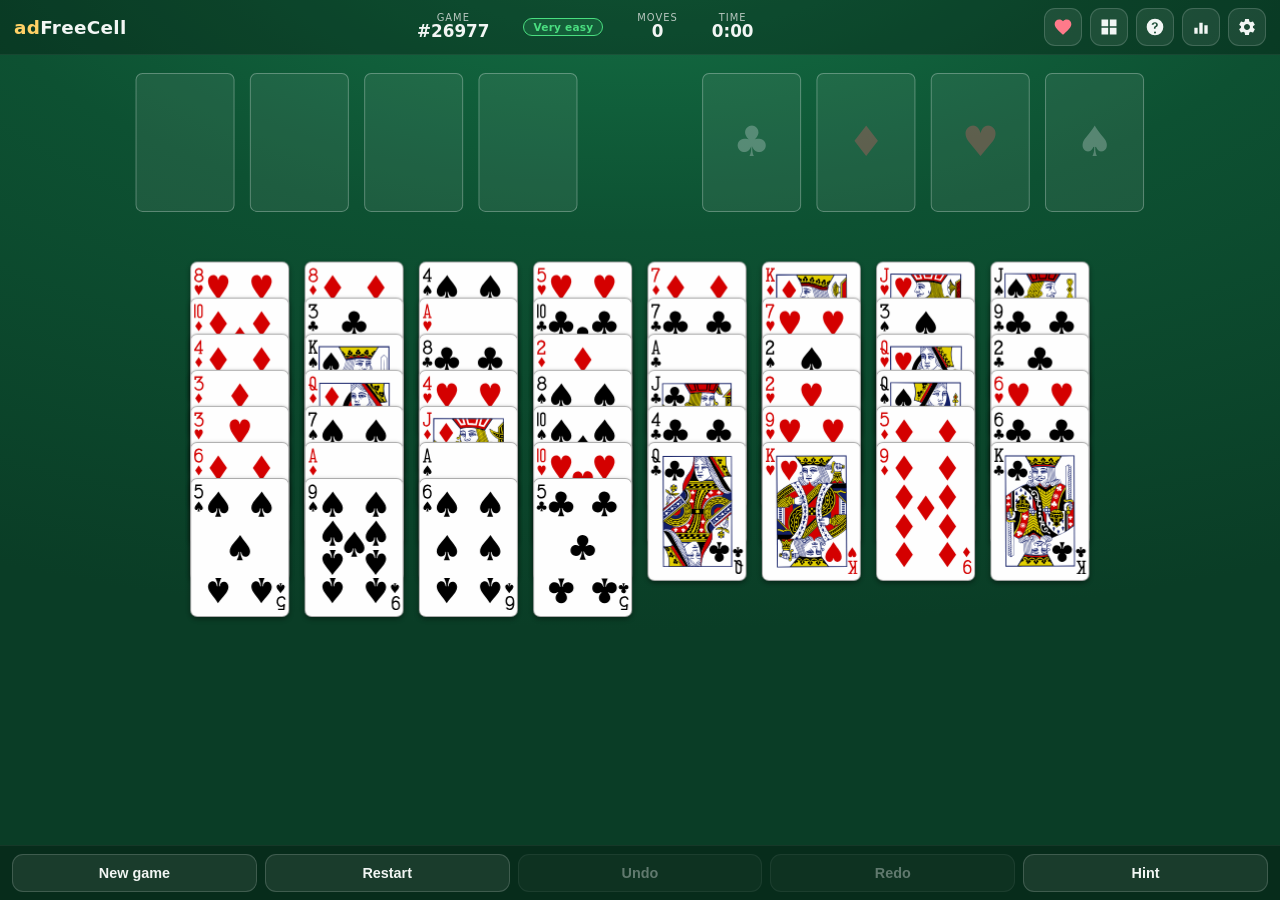
==== commit 3b9579ac: "Recomputed, finer difficulty ratings + show difficulty in-game The old ratings were unreliable: they" ====
--- a/index.html
+++ b/index.html
@@ -38,6 +38,7 @@
           <span class="hud-label" data-i18n="gameLabel">Spiel</span>
           <span id="hud-game" class="hud-value">#1</span>
         </div>
+        <span id="hud-diff" class="diff-badge hidden"></span>
         <div class="hud-item">
           <span class="hud-label" data-i18n="movesLabel">Züge</span>
           <span id="hud-moves" class="hud-value">0</span>
@@ -112,10 +113,12 @@
         <div id="select-diff" class="diff-choices hidden">
           <span class="diff-label" data-i18n="byDifficulty">Nach Schwierigkeit</span>
           <div class="diff-btns">
-            <button class="diff-btn" data-tier="1" data-i18n="diff1">Leicht</button>
-            <button class="diff-btn" data-tier="2" data-i18n="diff2">Mittel</button>
-            <button class="diff-btn" data-tier="3" data-i18n="diff3">Schwer</button>
-            <button class="diff-btn" data-tier="4" data-i18n="diff4">Experte</button>
+            <button class="diff-btn" data-tier="1" data-i18n="diff1">Sehr leicht</button>
+            <button class="diff-btn" data-tier="2" data-i18n="diff2">Leicht</button>
+            <button class="diff-btn" data-tier="3" data-i18n="diff3">Mittel</button>
+            <button class="diff-btn" data-tier="4" data-i18n="diff4">Schwer</button>
+            <button class="diff-btn" data-tier="5" data-i18n="diff5">Sehr schwer</button>
+            <button class="diff-btn" data-tier="6" data-i18n="diff6">Extrem</button>
           </div>
         </div>
         <button id="btn-select-unsolved" class="btn btn-ghost" data-i18n="nextUnsolved">Nächstes ungelöstes</button>
@@ -163,10 +166,12 @@
         <p id="browse-progress" class="muted-line"></p>
         <div class="browse-filters" id="browse-filters">
           <button class="filt active" data-filt="all" data-i18n="filterAll">Alle</button>
-          <button class="filt" data-filt="1" data-i18n="diff1">Leicht</button>
-          <button class="filt" data-filt="2" data-i18n="diff2">Mittel</button>
-          <button class="filt" data-filt="3" data-i18n="diff3">Schwer</button>
-          <button class="filt" data-filt="4" data-i18n="diff4">Experte</button>
+          <button class="filt" data-filt="1" data-i18n="diff1">Sehr leicht</button>
+          <button class="filt" data-filt="2" data-i18n="diff2">Leicht</button>
+          <button class="filt" data-filt="3" data-i18n="diff3">Mittel</button>
+          <button class="filt" data-filt="4" data-i18n="diff4">Schwer</button>
+          <button class="filt" data-filt="5" data-i18n="diff5">Sehr schwer</button>
+          <button class="filt" data-filt="6" data-i18n="diff6">Extrem</button>
           <button class="filt" data-filt="9" data-i18n="filterUnsolvable">Unlösbar</button>
         </div>
         <div class="browse-filters" id="browse-solvedfilters">
--- a/css/style.css
+++ b/css/style.css
@@ -98,6 +98,19 @@
 .hud-item { display: flex; flex-direction: column; align-items: center; line-height: 1.05; }
 .hud-label { font-size: 0.62rem; text-transform: uppercase; letter-spacing: 1px; color: var(--muted); }
 .hud-value { font-size: 1.05rem; font-weight: 800; font-variant-numeric: tabular-nums; }
+/* per-deal difficulty badge (green = easy … purple = brutal) */
+.diff-badge {
+  align-self: center; padding: 2px 9px; border-radius: 999px;
+  font-size: 0.66rem; font-weight: 800; letter-spacing: .02em; white-space: nowrap;
+  border: 1px solid currentColor;
+}
+.diff-badge[data-tier="1"] { color: #4ade80; background: rgba(74, 222, 128, .13); }
+.diff-badge[data-tier="2"] { color: #a3e635; background: rgba(163, 230, 53, .13); }
+.diff-badge[data-tier="3"] { color: #ffd166; background: rgba(255, 209, 102, .13); }
+.diff-badge[data-tier="4"] { color: #fb923c; background: rgba(251, 146, 60, .14); }
+.diff-badge[data-tier="5"] { color: #f87171; background: rgba(248, 113, 113, .16); }
+.diff-badge[data-tier="6"] { color: #c084fc; background: rgba(192, 132, 252, .16); }
+.diff-badge[data-tier="9"] { color: #9ca3af; background: rgba(156, 163, 175, .13); }
 .deadend-tag {
   align-self: center; color: #ff6b6b; font-size: 0.78rem; font-weight: 800;
   padding: 3px 10px; border-radius: 999px; border: 1px solid rgba(255, 107, 107, 0.5);
@@ -339,7 +352,7 @@
 
 .stats-tiers { display: flex; flex-direction: column; gap: 7px; margin-top: 14px; text-align: left; }
 .stats-tier-row { display: flex; align-items: center; gap: 10px; font-size: 0.85rem; }
-.stats-tier-name { width: 74px; font-weight: 700; }
+.stats-tier-name { width: 92px; font-weight: 700; font-size: 0.8rem; }
 .stats-tier-bar { flex: 1; height: 8px; border-radius: 4px; background: rgba(255, 255, 255, 0.08); overflow: hidden; }
 .stats-tier-fill { height: 100%; border-radius: 4px; }
 .stats-tier-num { min-width: 92px; text-align: right; color: var(--muted); font-variant-numeric: tabular-nums; }
@@ -358,10 +371,12 @@
   transition: background .12s ease, transform .12s ease;
 }
 .diff-btn:hover { background: rgba(255, 255, 255, 0.14); transform: translateY(-1px); }
-.diff-btn[data-tier="1"] { border-color: #37c978; }
-.diff-btn[data-tier="2"] { border-color: #ffd166; }
-.diff-btn[data-tier="3"] { border-color: #f2724b; }
-.diff-btn[data-tier="4"] { border-color: #e11d48; }
+.diff-btn[data-tier="1"] { border-color: #4ade80; }
+.diff-btn[data-tier="2"] { border-color: #a3e635; }
+.diff-btn[data-tier="3"] { border-color: #ffd166; }
+.diff-btn[data-tier="4"] { border-color: #fb923c; }
+.diff-btn[data-tier="5"] { border-color: #f87171; }
+.diff-btn[data-tier="6"] { border-color: #c084fc; }
 
 /* deal browser */
 .browse-panel { width: min(700px, 100%); }
@@ -392,11 +407,13 @@
 .deal-cell.solved:hover { background: rgba(55, 201, 120, 0.34); }
 .deal-cell.solved::after { content: '✓'; position: absolute; top: 0; right: 3px; font-size: 0.62rem; color: var(--accent-2); }
 .deal-cell.current { outline: 2px solid var(--accent); outline-offset: -1px; }
-/* left stripe still encodes difficulty */
-.deal-cell.tier-1 { border-left-color: #37c978; }
-.deal-cell.tier-2 { border-left-color: #ffd166; }
-.deal-cell.tier-3 { border-left-color: #f2724b; }
-.deal-cell.tier-4 { border-left-color: #e11d48; }
+/* left stripe still encodes difficulty (6 tiers) */
+.deal-cell.tier-1 { border-left-color: #4ade80; }
+.deal-cell.tier-2 { border-left-color: #a3e635; }
+.deal-cell.tier-3 { border-left-color: #ffd166; }
+.deal-cell.tier-4 { border-left-color: #fb923c; }
+.deal-cell.tier-5 { border-left-color: #f87171; }
+.deal-cell.tier-6 { border-left-color: #c084fc; }
 .deal-cell.tier-0 { border-left-color: var(--line); }
 .deal-cell.tier-9 { border-left-color: var(--danger); background: rgba(255, 255, 255, 0.05); } /* #11982: unsolvable, neutral */
 .deal-cell.tier-9:hover { background: rgba(255, 255, 255, 0.12); }
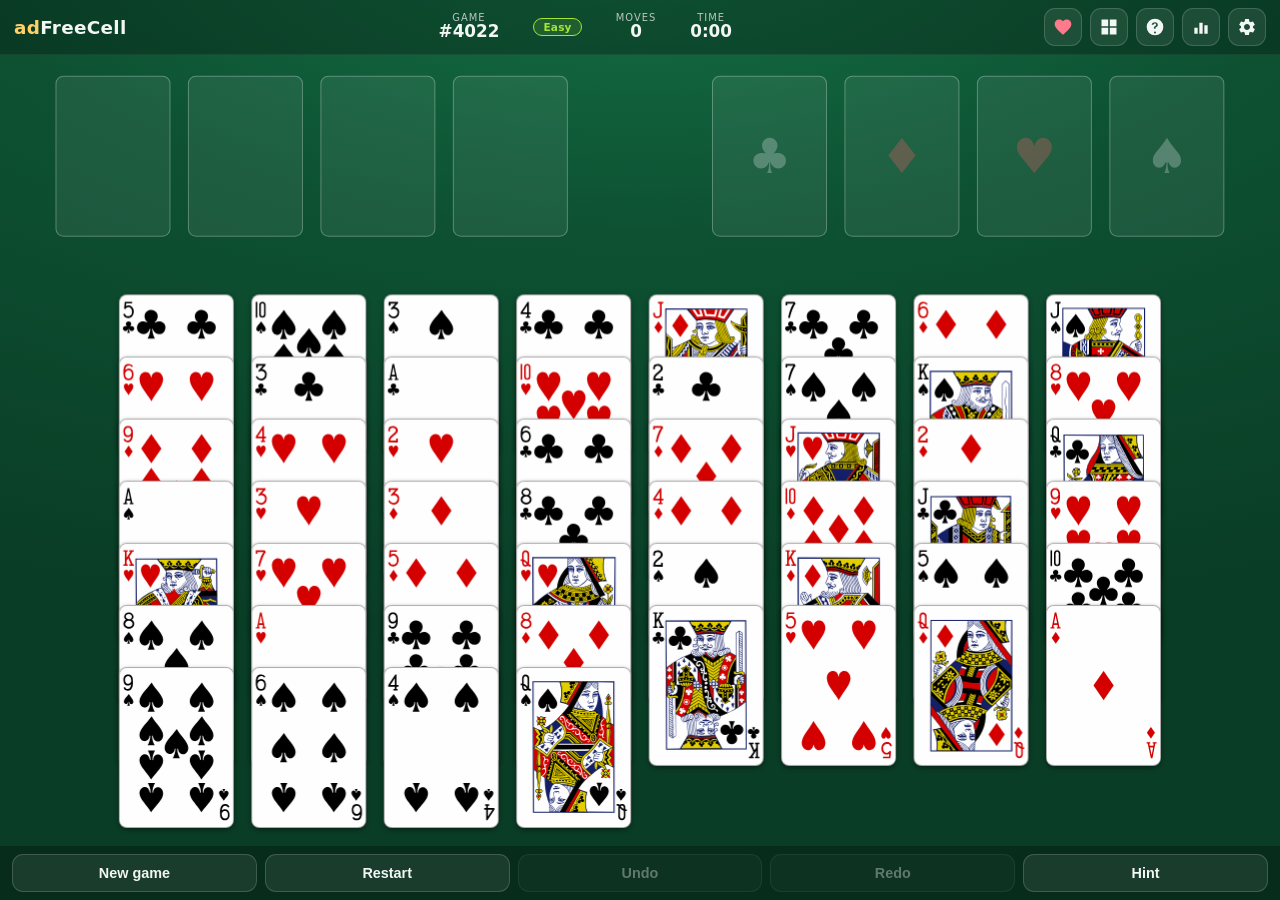
==== commit 4ea290b0: "Add Apple/PWA meta so Home Screen launch is full-screen (no address bar) There's no way to hide Safa" ====
--- a/index.html
+++ b/index.html
@@ -4,6 +4,11 @@
   <meta charset="UTF-8" />
   <meta name="viewport" content="width=device-width, initial-scale=1.0, maximum-scale=1.0, user-scalable=no, viewport-fit=cover" />
   <meta name="theme-color" content="#0f5132" />
+  <!-- Launch full-screen (no Safari address bar) when added to the Home Screen -->
+  <meta name="mobile-web-app-capable" content="yes" />
+  <meta name="apple-mobile-web-app-capable" content="yes" />
+  <meta name="apple-mobile-web-app-status-bar-style" content="black-translucent" />
+  <meta name="apple-mobile-web-app-title" content="adFreeCell" />
   <meta name="description" content="adFreeCell – klassisches FreeCell-Solitär ohne Werbung, ohne Tracker. Offline spielbar und als App installierbar." />
   <title>adFreeCell</title>
   <link rel="manifest" href="manifest.webmanifest" />
--- a/css/style.css
+++ b/css/style.css
@@ -38,12 +38,18 @@
 
   position: relative;
   height: 100%;
+  height: 100dvh;               /* modern browsers */
+  height: var(--appvh, 100dvh); /* JS pins the real visible height here (iOS dvh is unreliable in landscape) */
   display: flex;
   flex-direction: column;
   color: var(--text);
   background:
     radial-gradient(120% 80% at 50% -10%, var(--felt-a) 0%, var(--felt-b) 45%, var(--felt-c) 100%);
-  padding: env(safe-area-inset-top) env(safe-area-inset-right) env(safe-area-inset-bottom) env(safe-area-inset-left);
+  /* No safe-area padding at the BOTTOM here: it changes with iOS Safari's address
+     bar (20px shown / 0 hidden) and would push the whole board up, exposing a felt
+     strip under the control bar. The bottom safe-area lives on #controls instead,
+     so the bar reaches the screen edge and only its text clears the home bar. */
+  padding: env(safe-area-inset-top) env(safe-area-inset-right) 0 env(safe-area-inset-left);
 }
 #app[data-theme="midnight"] {
   --accent: #7cc7ff; --accent-2: #7cffd0;
@@ -146,8 +152,15 @@
   position: relative;
   min-height: 0;
   overflow: hidden;
-}
-#cards { position: absolute; inset: 0; }
+  /* iOS Safari fires double-tap-to-zoom unless touch-action is set on the
+     element actually tapped (a body-level rule is ignored for the zoom gesture).
+     'manipulation' kills the double-tap zoom + 300ms delay but keeps pinch-zoom. */
+  touch-action: manipulation;
+}
+#cards { position: absolute; inset: 0; touch-action: manipulation; }
+/* belt-and-suspenders: the tap can land on a card's inner <svg>/<path>, and iOS
+   reads touch-action from the exact hit element — so cover every descendant too. */
+#play * { touch-action: manipulation; }
 
 /* slots (free cells, foundations, empty-column markers) */
 .slot {
@@ -159,6 +172,7 @@
   border: 1.5px solid var(--slot-line);
   display: grid; place-items: center;
   transition: box-shadow .12s ease, background .12s ease;
+  touch-action: manipulation;
 }
 .slot .pip {
   font-size: calc(var(--cw) * 0.42);
@@ -191,6 +205,7 @@
   /* the new deck has no baked-in border; add a hairline so fanned cards read */
   border: 1px solid rgba(0, 0, 0, 0.32);
   overflow: hidden;
+  touch-action: manipulation;   /* stop iOS double-tap-to-zoom on a card */
 }
 .card svg { display: block; width: 100%; height: 100%; }
 .card.red-suit { color: var(--red-suit); }   /* drives the red ink via currentColor */
@@ -222,7 +237,10 @@
   display: flex;
   gap: 8px;
   padding: 8px 12px;
-  padding-bottom: calc(8px + env(safe-area-inset-bottom));
+  /* Keep the buttons close to the bottom edge. iOS reports safe-area-inset-bottom
+     as ~20px only while the Safari address bar is shown, which made the buttons
+     jump up and look detached from the edge; a small fixed padding is steadier. */
+  padding-bottom: 8px;
   background: var(--bar);
   border-top: 1px solid rgba(255, 255, 255, 0.06);
   overflow: hidden;
@@ -484,7 +502,7 @@
   .top-right { gap: 5px; }
   .icon-btn { width: 32px; height: 32px; }
   .icon-btn svg { width: 17px; height: 17px; }
-  #controls { padding: 4px 8px; padding-bottom: calc(4px + env(safe-area-inset-bottom)); }
+  #controls { padding: 4px 8px; padding-bottom: 6px; }
   .ctl { padding: 6px 5px; font-size: 0.72rem; }
 }
 @media (max-height: 400px) {
@@ -492,7 +510,7 @@
   #brand { font-size: 0.95rem; }
   .icon-btn { width: 29px; height: 29px; }
   .icon-btn svg { width: 15px; height: 15px; }
-  #controls { padding: 3px 6px; padding-bottom: calc(3px + env(safe-area-inset-bottom)); }
+  #controls { padding: 3px 6px; padding-bottom: 6px; }
   .ctl { padding: 5px 4px; font-size: 0.68rem; }
 }
 
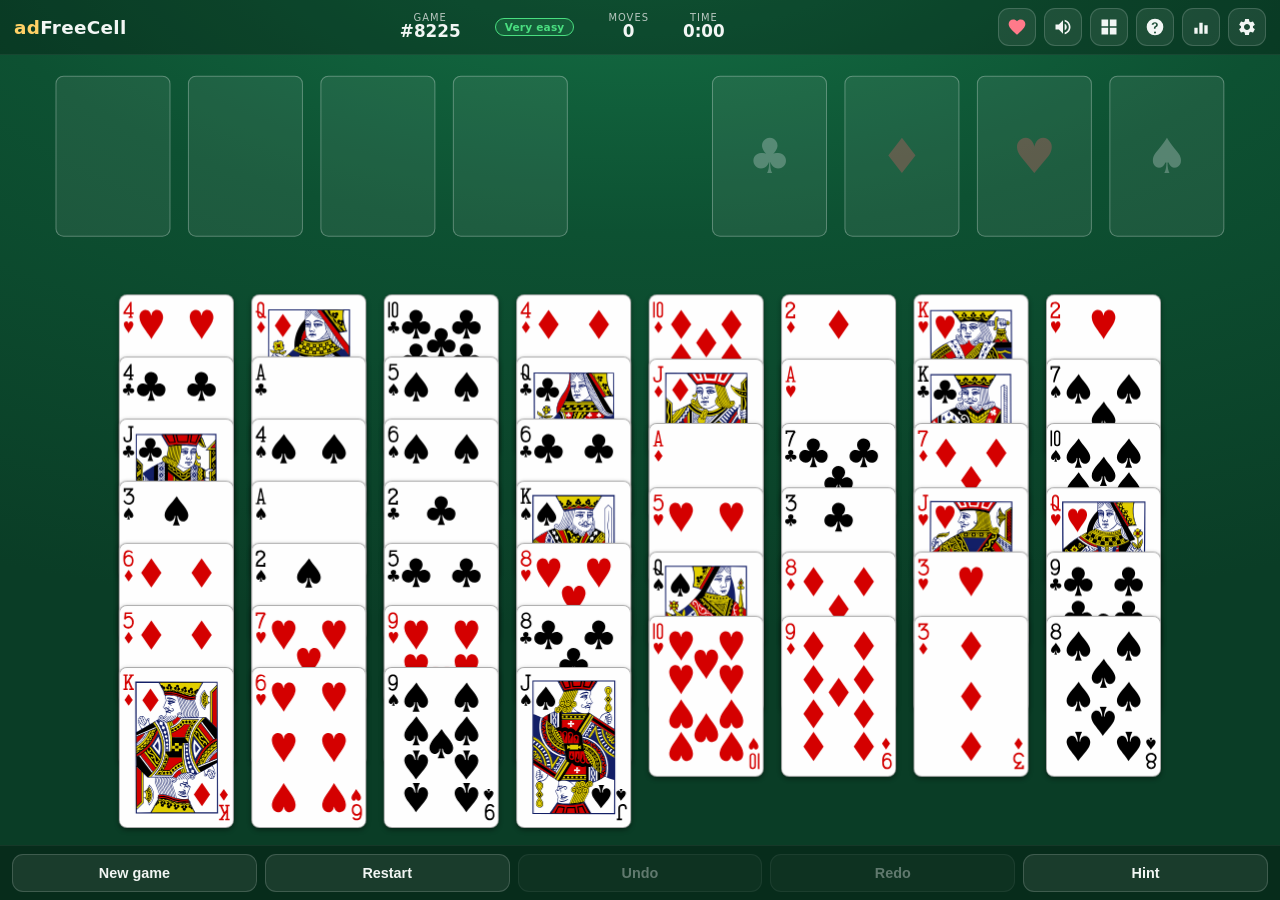
==== commit a0eb6902: "Add a sound on/off toggle in the top bar, next to the heart A speaker icon-button right after the do" ====
--- a/index.html
+++ b/index.html
@@ -59,6 +59,10 @@
         <button id="btn-donate" class="icon-btn donate-btn" data-i18n-aria="donate" title="Trinkgeld">
           <svg viewBox="0 0 24 24"><path d="M12 21.35l-1.45-1.32C5.4 15.36 2 12.28 2 8.5 2 5.42 4.42 3 7.5 3c1.74 0 3.41.81 4.5 2.09C13.09 3.81 14.76 3 16.5 3 19.58 3 22 5.42 22 8.5c0 3.78-3.4 6.86-8.55 11.54L12 21.35z"/></svg>
         </button>
+        <button id="btn-sound" class="icon-btn" data-i18n-aria="sound" title="Sound" aria-pressed="true">
+          <svg class="i-on" viewBox="0 0 24 24"><path d="M3 9v6h4l5 5V4L7 9H3zm13.5 3c0-1.77-1.02-3.29-2.5-4.03v8.05c1.48-.73 2.5-2.25 2.5-4.02zM14 3.23v2.06c2.89.86 5 3.54 5 6.71s-2.11 5.85-5 6.71v2.06c4.01-.91 7-4.49 7-8.77s-2.99-7.86-7-8.77z"/></svg>
+          <svg class="i-off" viewBox="0 0 24 24"><path d="M16.5 12c0-1.77-1.02-3.29-2.5-4.03v2.21l2.45 2.45c.03-.2.05-.41.05-.63zm2.5 0c0 .94-.2 1.82-.54 2.64l1.51 1.51C20.63 14.91 21 13.5 21 12c0-4.28-2.99-7.86-7-8.77v2.06c2.89.86 5 3.54 5 6.71zM4.27 3L3 4.27 7.73 9H3v6h4l5 5v-6.73l4.25 4.25c-.67.52-1.42.93-2.25 1.18v2.06c1.38-.31 2.63-.95 3.69-1.81L19.73 21 21 19.73l-9-9L4.27 3zM12 4L9.91 6.09 12 8.18V4z"/></svg>
+        </button>
         <button id="btn-browse" class="icon-btn" data-i18n-aria="browseTitle" title="Deals">
           <svg viewBox="0 0 24 24"><path d="M3 3h8v8H3V3zm10 0h8v8h-8V3zM3 13h8v8H3v-8zm10 0h8v8h-8v-8z"/></svg>
         </button>
--- a/css/style.css
+++ b/css/style.css
@@ -140,6 +140,11 @@
 .icon-btn svg { width: 20px; height: 20px; fill: currentColor; }
 .donate-btn svg { fill: #ff7a8a; }
 .donate-btn:hover svg { fill: #ff5c70; }
+/* sound toggle: show the speaker or the muted-speaker, never both */
+.icon-btn .i-off { display: none; }
+.icon-btn.muted .i-on { display: none; }
+.icon-btn.muted .i-off { display: block; }
+.icon-btn.muted { opacity: .68; }
 
 /* right-to-left languages (Arabic): flow the chrome RTL, but keep the card
    board itself left-to-right (its layout is computed, order matters) */
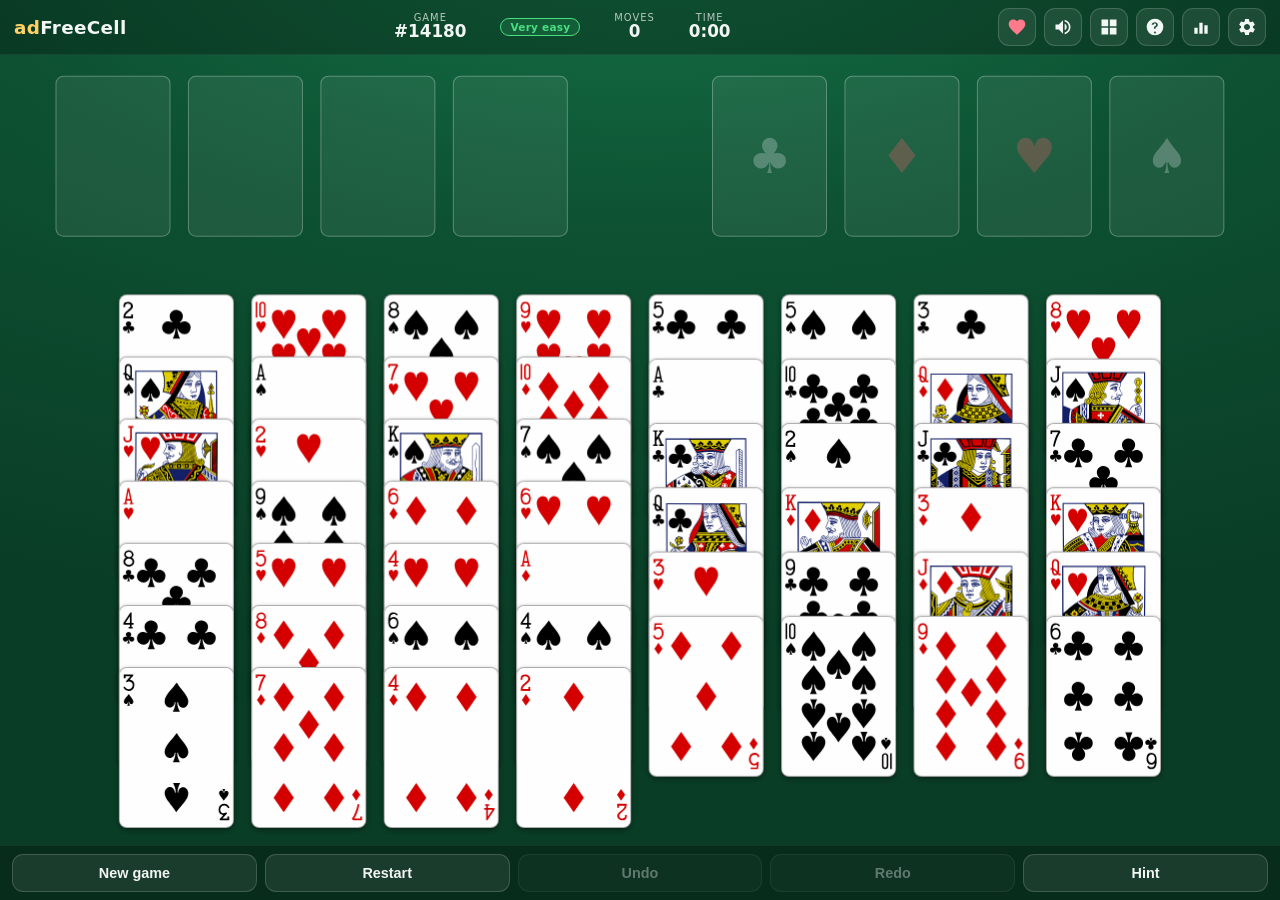
==== commit 4892318f: "Fix Android touch bugs: stuck drags (pointercancel) and dead restart button Two bugs found testing o" ====
--- a/index.html
+++ b/index.html
@@ -287,6 +287,16 @@
       </div>
     </div>
 
+    <div id="overlay-restart" class="overlay" role="dialog" aria-modal="true" data-i18n-aria="restartConfirm" aria-label="restartConfirm">
+      <div class="card-panel">
+        <h2 data-i18n="restartConfirm">Dieses Spiel neu starten?</h2>
+        <div class="row">
+          <button id="btn-restart-cancel" class="btn btn-ghost" data-i18n="cancel">Abbrechen</button>
+          <button id="btn-restart-ok" class="btn btn-primary" data-i18n="restart">Neu starten</button>
+        </div>
+      </div>
+    </div>
+
     <div id="toast" class="toast"></div>
     <canvas id="fx-canvas" class="fx-canvas"></canvas>
 
--- a/css/style.css
+++ b/css/style.css
@@ -157,15 +157,17 @@
   position: relative;
   min-height: 0;
   overflow: hidden;
-  /* iOS Safari fires double-tap-to-zoom unless touch-action is set on the
-     element actually tapped (a body-level rule is ignored for the zoom gesture).
-     'manipulation' kills the double-tap zoom + 300ms delay but keeps pinch-zoom. */
-  touch-action: manipulation;
-}
-#cards { position: absolute; inset: 0; touch-action: manipulation; }
+  /* 'none', NOT 'manipulation': manipulation still allows panning, so Android
+     (Chrome/WebView) claimed a card drag as a scroll gesture and fired
+     pointercancel mid-drag — the card froze in mid-air. The board never scrolls,
+     so giving the browser no gestures here is safe; it also kills iOS
+     double-tap-to-zoom (which a body-level rule wouldn't). */
+  touch-action: none;
+}
+#cards { position: absolute; inset: 0; touch-action: none; }
 /* belt-and-suspenders: the tap can land on a card's inner <svg>/<path>, and iOS
    reads touch-action from the exact hit element — so cover every descendant too. */
-#play * { touch-action: manipulation; }
+#play * { touch-action: none; }
 
 /* slots (free cells, foundations, empty-column markers) */
 .slot {
@@ -177,7 +179,7 @@
   border: 1.5px solid var(--slot-line);
   display: grid; place-items: center;
   transition: box-shadow .12s ease, background .12s ease;
-  touch-action: manipulation;
+  touch-action: none;   /* board gestures belong to the game (see #play) */
 }
 .slot .pip {
   font-size: calc(var(--cw) * 0.42);
@@ -210,7 +212,7 @@
   /* the new deck has no baked-in border; add a hairline so fanned cards read */
   border: 1px solid rgba(0, 0, 0, 0.32);
   overflow: hidden;
-  touch-action: manipulation;   /* stop iOS double-tap-to-zoom on a card */
+  touch-action: none;   /* no browser gestures on a card (drag + no dbl-tap zoom) */
 }
 .card svg { display: block; width: 100%; height: 100%; }
 .card.red-suit { color: var(--red-suit); }   /* drives the red ink via currentColor */
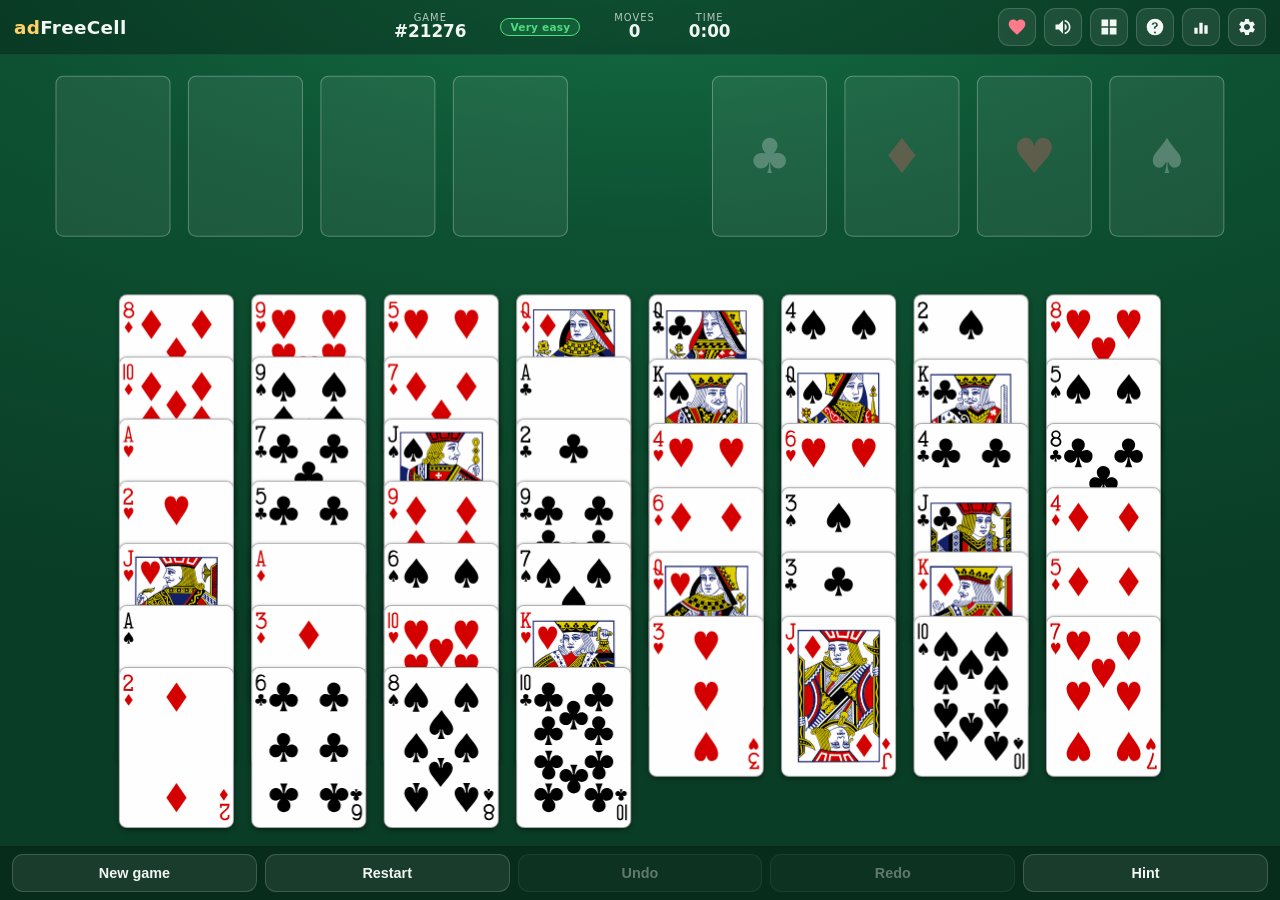
==== commit 47f4bafe: "Replace the last window.confirm (stats reset) with the in-game dialog Same WebView bug class as the " ====
--- a/index.html
+++ b/index.html
@@ -287,12 +287,13 @@
       </div>
     </div>
 
-    <div id="overlay-restart" class="overlay" role="dialog" aria-modal="true" data-i18n-aria="restartConfirm" aria-label="restartConfirm">
-      <div class="card-panel">
-        <h2 data-i18n="restartConfirm">Dieses Spiel neu starten?</h2>
-        <div class="row">
-          <button id="btn-restart-cancel" class="btn btn-ghost" data-i18n="cancel">Abbrechen</button>
-          <button id="btn-restart-ok" class="btn btn-primary" data-i18n="restart">Neu starten</button>
+    <!-- generic in-game confirm (window.confirm is dead in the Android WebView) -->
+    <div id="overlay-confirm" class="overlay" role="dialog" aria-modal="true" data-i18n-aria="restartConfirm" aria-label="restartConfirm">
+      <div class="card-panel">
+        <h2 id="confirm-msg" data-i18n="restartConfirm">Dieses Spiel neu starten?</h2>
+        <div class="row">
+          <button id="btn-confirm-cancel" class="btn btn-ghost" data-i18n="cancel">Abbrechen</button>
+          <button id="btn-confirm-ok" class="btn btn-primary" data-i18n="restart">Neu starten</button>
         </div>
       </div>
     </div>
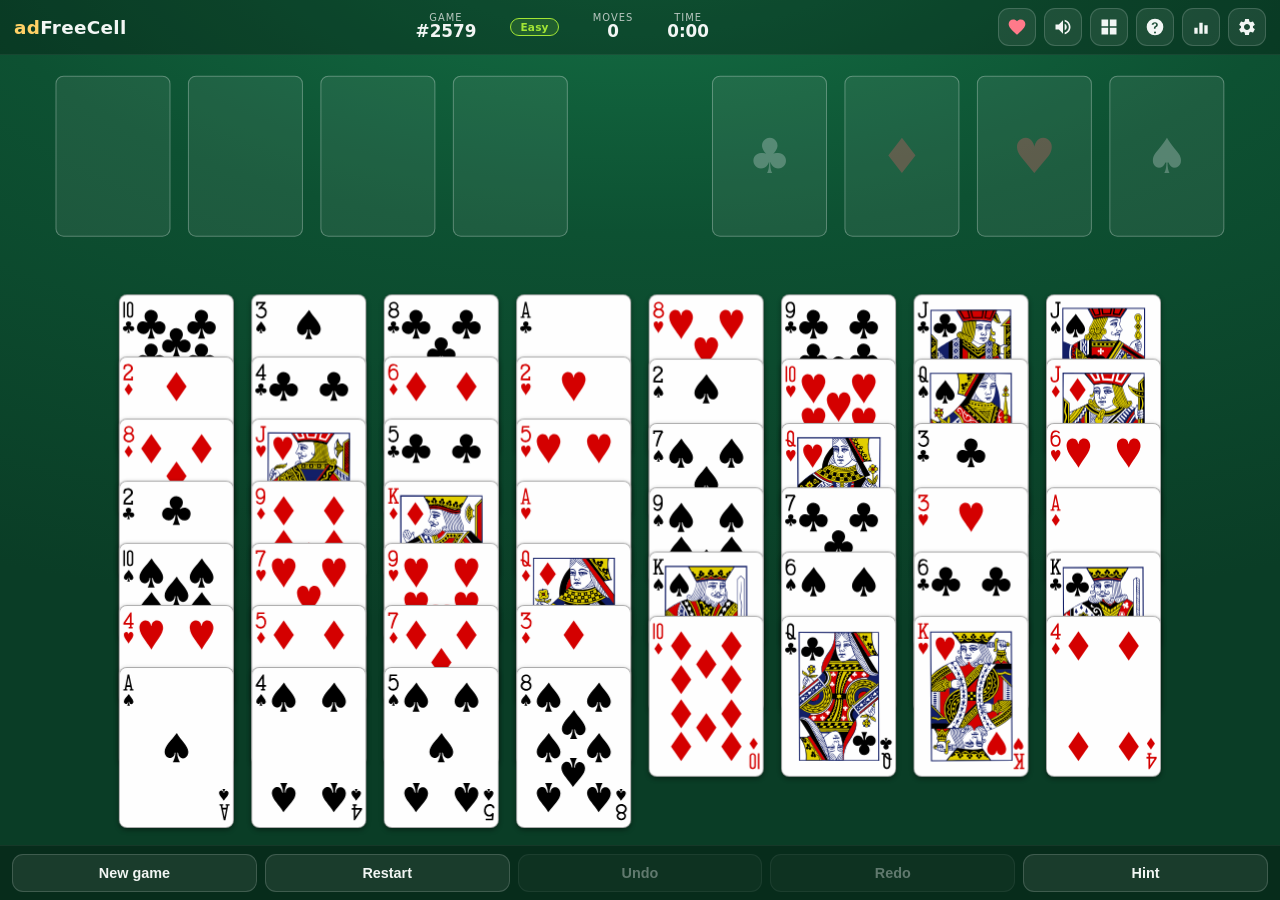
==== commit 2923d15d: "Android app: Play-Store rating ask in the tip dialog; "built with Claude" note The tip overlay (one-" ====
--- a/index.html
+++ b/index.html
@@ -269,6 +269,7 @@
           </div>
         </div>
         <p class="license-note" data-i18n="cardsLicense"></p>
+        <p class="license-note made-with" data-i18n="madeWith">Erstellt mit Claude AI</p>
         <button id="btn-settings-close" class="btn btn-primary" data-i18n="close">Schließen</button>
       </div>
     </div>
@@ -283,6 +284,11 @@
         <div class="row">
           <button id="btn-tip-later" class="btn btn-ghost" data-i18n="tipLater">Vielleicht später</button>
           <button id="btn-tip-send" class="btn btn-primary" data-i18n="tipSend">Trinkgeld senden</button>
+        </div>
+        <!-- Play-Store rating ask: only shown in the Android app (game.js unhides it) -->
+        <div id="tip-rate" class="tip-rate hidden">
+          <p class="license-note" data-i18n="rateHint">adFreeCell ist komplett kostenlos und werbefrei. Eine Bewertung im Play Store hilft anderen, das Spiel zu finden.</p>
+          <button id="btn-rate" class="btn btn-ghost" data-i18n="rateBtn">Im Play Store bewerten</button>
         </div>
       </div>
     </div>
--- a/css/style.css
+++ b/css/style.css
@@ -383,6 +383,10 @@
 .stats-tier-num { min-width: 92px; text-align: right; color: var(--muted); font-variant-numeric: tabular-nums; }
 
 .license-note { font-size: 0.72rem; color: var(--muted); margin: 14px 0 4px; }
+.made-with { margin-top: 2px; opacity: 0.75; }   /* deliberately subtle */
+/* rating ask inside the tip overlay (Android app only): set apart from the tip row */
+.tip-rate { margin-top: 14px; padding-top: 10px; border-top: 1px solid rgba(255, 255, 255, 0.12); }
+.tip-rate .license-note { margin: 0 0 8px; }
 .muted-line { font-size: 0.85rem; color: var(--muted); margin: 2px 0 10px; }
 .select-status { font-size: 0.9rem; font-weight: 600; margin: 10px 0; min-height: 1.2em; }
 .select-status.is-solved { color: var(--accent-2); }
